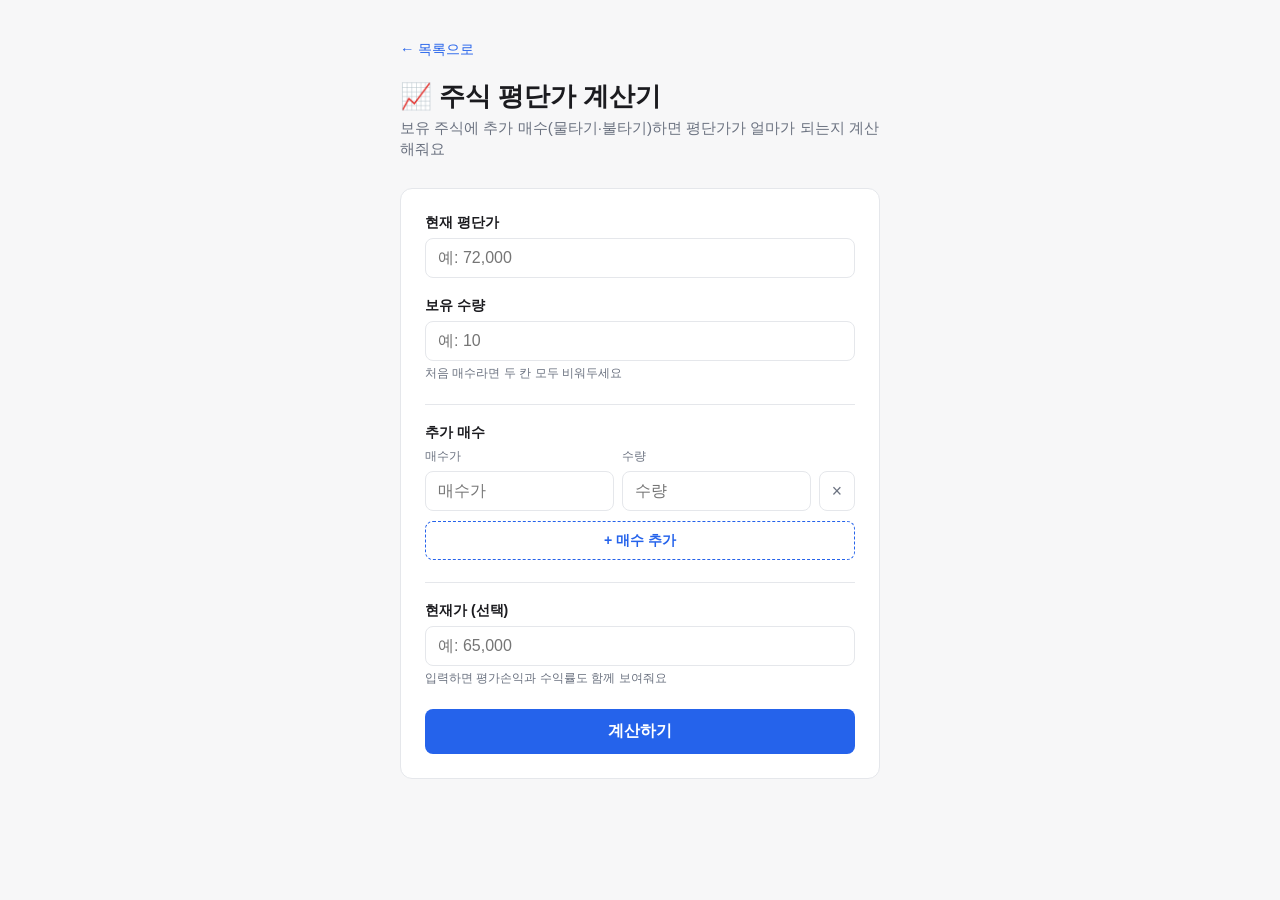
==== tools/average-price-calculator.html @ b6e77b3a "간단한 도구에 주식 평단가 계산기 추가 Co-Authored-By: Claude Opus 5.5 <noreply@anthropic.com> Claude-Session: https:" ====
<!DOCTYPE html>
<html lang="ko">
<head>
<meta charset="UTF-8" />
<meta name="viewport" content="width=device-width, initial-scale=1.0" />
<title>주식 평단가 계산기 - Multi-tools</title>
<link rel="stylesheet" href="../style.css" />
<style>
  .buy-header,
  .buy-row {
    display: grid;
    grid-template-columns: minmax(0, 1fr) minmax(0, 1fr) 36px;
    gap: 8px;
    align-items: center;
  }

  .buy-header {
    font-size: 0.78rem;
    color: var(--muted);
    margin-bottom: 6px;
  }

  .buy-row + .buy-row {
    margin-top: 8px;
  }

  .remove-btn {
    width: 36px;
    height: 40px;
    margin: 0;
    padding: 0;
    background: #fff;
    border: 1px solid var(--border);
    color: var(--muted);
    font-size: 1.1rem;
    font-weight: 400;
  }

  .remove-btn:hover {
    background: #fef2f2;
    border-color: #fecaca;
    color: #b91c1c;
  }

  .add-btn {
    margin-top: 10px;
    padding: 9px;
    background: #fff;
    border: 1px dashed var(--accent);
    color: var(--accent);
    font-size: 0.88rem;
  }

  .add-btn:hover {
    background: #eff6ff;
  }

  .divider {
    border: none;
    border-top: 1px solid var(--border);
    margin: 22px 0 18px;
  }

  .profit {
    color: #dc2626;
  }

  .loss {
    color: #2563eb;
  }
</style>
</head>
<body>
  <div class="page">
    <a class="back-link" href="../index.html">&larr; 목록으로</a>
    <h1>📈 주식 평단가 계산기</h1>
    <p class="subtitle">보유 주식에 추가 매수(물타기·불타기)하면 평단가가 얼마가 되는지 계산해줘요</p>

    <div class="card">
      <label for="holdPrice">현재 평단가</label>
      <input type="text" id="holdPrice" placeholder="예: 72,000" inputmode="decimal" />

      <label for="holdQty">보유 수량</label>
      <input type="text" id="holdQty" placeholder="예: 10" inputmode="decimal" />
      <div class="hint">처음 매수라면 두 칸 모두 비워두세요</div>

      <hr class="divider" />

      <label>추가 매수</label>
      <div class="buy-header">
        <span>매수가</span>
        <span>수량</span>
        <span></span>
      </div>
      <div id="buyList"></div>
      <button type="button" class="add-btn" id="addBtn">+ 매수 추가</button>

      <hr class="divider" />

      <label for="currentPrice">현재가 (선택)</label>
      <input type="text" id="currentPrice" placeholder="예: 65,000" inputmode="decimal" />
      <div class="hint">입력하면 평가손익과 수익률도 함께 보여줘요</div>

      <button id="calcBtn">계산하기</button>

      <div class="error" id="errorBox"></div>

      <div class="result" id="resultBox">
        <div class="label">평단가</div>
        <div class="value" id="avgValue">-</div>
        <div class="breakdown" id="breakdownText"></div>
      </div>
    </div>
  </div>

  <script>
    const holdPriceInput = document.getElementById('holdPrice');
    const holdQtyInput = document.getElementById('holdQty');
    const currentPriceInput = document.getElementById('currentPrice');
    const buyList = document.getElementById('buyList');
    const addBtn = document.getElementById('addBtn');
    const calcBtn = document.getElementById('calcBtn');
    const resultBox = document.getElementById('resultBox');
    const errorBox = document.getElementById('errorBox');
    const avgValue = document.getElementById('avgValue');
    const breakdownText = document.getElementById('breakdownText');

    // 소수점 둘째 자리까지 표시 (해외주식·소수점 매수 대응)
    function formatNum(n) {
      return n.toLocaleString('ko-KR', { maximumFractionDigits: 2 });
    }

    function formatAmountInput(value) {
      const cleaned = value.replace(/[^0-9.]/g, '');
      const [intRaw, ...rest] = cleaned.split('.');
      const intPart = intRaw.replace(/^0+(?=\d)/, '').replace(/\B(?=(\d{3})+(?!\d))/g, ',');
      const decPart = rest.length > 0 ? '.' + rest.join('').slice(0, 4) : '';
      return intPart + decPart;
    }

    // 빈 칸이면 null, 숫자가 아니면 NaN
    function readNum(input) {
      const raw = input.value.replace(/,/g, '').trim();
      return raw === '' ? null : parseFloat(raw);
    }

    function bindInput(input) {
      input.addEventListener('input', () => {
        input.value = formatAmountInput(input.value);
      });
      input.addEventListener('keydown', (e) => {
        if (e.key === 'Enter') calculate();
      });
    }

    function addBuyRow() {
      const row = document.createElement('div');
      row.className = 'buy-row';

      const price = document.createElement('input');
      price.type = 'text';
      price.className = 'buy-price';
      price.placeholder = '매수가';
      price.inputMode = 'decimal';

      const qty = document.createElement('input');
      qty.type = 'text';
      qty.className = 'buy-qty';
      qty.placeholder = '수량';
      qty.inputMode = 'decimal';

      const remove = document.createElement('button');
      remove.type = 'button';
      remove.className = 'remove-btn';
      remove.textContent = '×';
      remove.title = '삭제';
      remove.addEventListener('click', () => {
        if (buyList.children.length > 1) {
          row.remove();
        } else {
          price.value = '';
          qty.value = '';
        }
      });

      [price, qty].forEach(bindInput);
      row.append(price, qty, remove);
      buyList.append(row);
      return price;
    }

    function showError(message) {
      errorBox.textContent = message;
      errorBox.classList.add('visible');
      resultBox.classList.remove('visible');
    }

    function calculate() {
      errorBox.classList.remove('visible');

      const lots = [];

      const holdPrice = readNum(holdPriceInput);
      const holdQty = readNum(holdQtyInput);
      if ((holdPrice === null) !== (holdQty === null)) {
        showError('현재 평단가와 보유 수량을 함께 입력하거나 둘 다 비워주세요.');
        return;
      }
      if (holdPrice !== null) {
        lots.push({ price: holdPrice, qty: holdQty, label: '현재 평단가와 보유 수량' });
      }

      const rows = buyList.querySelectorAll('.buy-row');
      for (let i = 0; i < rows.length; i++) {
        const price = readNum(rows[i].querySelector('.buy-price'));
        const qty = readNum(rows[i].querySelector('.buy-qty'));
        if (price === null && qty === null) continue;
        if (price === null || qty === null) {
          showError(`${i + 1}번째 추가 매수의 매수가와 수량을 모두 입력해주세요.`);
          return;
        }
        lots.push({ price, qty, label: `${i + 1}번째 추가 매수` });
      }

      for (const lot of lots) {
        if (isNaN(lot.price) || isNaN(lot.qty) || lot.price <= 0 || lot.qty <= 0) {
          showError(`${lot.label}: 0보다 큰 숫자를 입력해주세요.`);
          return;
        }
      }

      if (lots.length === 0) {
        showError('보유 내역이나 추가 매수를 하나 이상 입력해주세요.');
        return;
      }

      const totalQty = lots.reduce((sum, l) => sum + l.qty, 0);
      const totalCost = lots.reduce((sum, l) => sum + l.price * l.qty, 0);
      const avg = totalCost / totalQty;

      let html =
        '총 수량: ' + formatNum(totalQty) + '주<br />' +
        '총 매입금액: ' + formatNum(totalCost);

      if (holdPrice !== null && lots.length > 1) {
        const diff = avg - holdPrice;
        const diffRate = (diff / holdPrice) * 100;
        html += '<br />평단가 변화: ' + formatNum(holdPrice) + ' → ' + formatNum(avg) +
          ' (' + (diff >= 0 ? '+' : '') + formatNum(diffRate) + '%)';
      }

      const currentPrice = readNum(currentPriceInput);
      if (currentPrice !== null) {
        if (isNaN(currentPrice) || currentPrice <= 0) {
          showError('현재가는 0보다 큰 숫자여야 합니다.');
          return;
        }
        const evalAmount = currentPrice * totalQty;
        const pnl = evalAmount - totalCost;
        const pnlRate = (pnl / totalCost) * 100;
        const cls = pnl > 0 ? 'profit' : pnl < 0 ? 'loss' : '';
        const sign = pnl > 0 ? '+' : '';
        html +=
          '<br /><br />평가금액: ' + formatNum(evalAmount) +
          '<br />평가손익: <span class="' + cls + '">' + sign + formatNum(pnl) +
          ' (' + sign + formatNum(pnlRate) + '%)</span>';
      }

      avgValue.textContent = formatNum(avg);
      breakdownText.innerHTML = html;
      resultBox.classList.add('visible');
    }

    addBtn.addEventListener('click', () => addBuyRow().focus());
    calcBtn.addEventListener('click', calculate);
    [holdPriceInput, holdQtyInput, currentPriceInput].forEach(bindInput);

    addBuyRow();
  </script>
</body>
</html>
---- style.css ----
:root {
  --bg: #f7f7f8;
  --card-bg: #ffffff;
  --text: #1b1b1f;
  --muted: #6b7280;
  --accent: #2563eb;
  --accent-hover: #1d4ed8;
  --border: #e5e7eb;
}

* {
  box-sizing: border-box;
}

body {
  margin: 0;
  font-family: -apple-system, BlinkMacSystemFont, "Segoe UI", "Apple SD Gothic Neo",
    "Malgun Gothic", Roboto, Arial, sans-serif;
  background: var(--bg);
  color: var(--text);
  display: flex;
  justify-content: center;
  padding: 40px 16px;
}

.page {
  width: 100%;
  max-width: 480px;
}

.page.wide {
  max-width: 720px;
}

h1 {
  margin-top: 0;
  font-size: 1.6rem;
  margin-bottom: 4px;
}

.subtitle {
  color: var(--muted);
  margin-top: 0;
  margin-bottom: 28px;
  font-size: 0.95rem;
}

.back-link {
  display: inline-block;
  margin-bottom: 20px;
  color: var(--accent);
  text-decoration: none;
  font-size: 0.9rem;
}

.back-link:hover {
  text-decoration: underline;
}

.tool-list {
  list-style: none;
  padding: 0;
  margin: 0;
  display: grid;
  grid-template-columns: repeat(2, minmax(0, 1fr));
  gap: 10px;
}

@media (max-width: 380px) {
  .tool-list {
    grid-template-columns: 1fr;
  }
}

.tool-link {
  display: block;
  height: 100%;
  background: var(--card-bg);
  border: 1px solid var(--border);
  border-radius: 10px;
  padding: 16px 18px;
  text-decoration: none;
  color: var(--text);
  transition: border-color 0.15s ease, transform 0.05s ease;
}

.tool-link:hover {
  border-color: var(--accent);
}

.tool-link:active {
  transform: scale(0.99);
}

.tool-link .name {
  font-weight: 600;
  font-size: 1.02rem;
}

.tool-link .desc {
  color: var(--muted);
  font-size: 0.85rem;
  margin-top: 4px;
}

.card {
  background: var(--card-bg);
  border: 1px solid var(--border);
  border-radius: 12px;
  padding: 24px;
}

.mode-toggle {
  display: flex;
  gap: 8px;
  margin-bottom: 20px;
}

.mode-btn {
  flex: 1;
  padding: 9px 10px;
  border: 1px solid var(--border);
  border-radius: 8px;
  background: #fff;
  color: var(--muted);
  font-size: 0.85rem;
  font-weight: 600;
  cursor: pointer;
}

.mode-btn.active {
  background: var(--accent);
  border-color: var(--accent);
  color: #fff;
}

label {
  display: block;
  font-size: 0.88rem;
  font-weight: 600;
  margin-bottom: 6px;
  margin-top: 18px;
}

label:first-of-type {
  margin-top: 0;
}

input[type="number"],
input[type="text"] {
  width: 100%;
  padding: 10px 12px;
  border: 1px solid var(--border);
  border-radius: 8px;
  font-size: 1rem;
  color: var(--text);
  background: #fff;
}

input:focus {
  outline: none;
  border-color: var(--accent);
}

.hint {
  color: var(--muted);
  font-size: 0.78rem;
  margin-top: 4px;
}

button {
  width: 100%;
  margin-top: 22px;
  padding: 12px;
  border: none;
  border-radius: 8px;
  background: var(--accent);
  color: #fff;
  font-size: 1rem;
  font-weight: 600;
  cursor: pointer;
}

button:hover {
  background: var(--accent-hover);
}

.result {
  margin-top: 20px;
  padding: 16px;
  border-radius: 10px;
  background: #eff6ff;
  border: 1px solid #bfdbfe;
  display: none;
}

.result.visible {
  display: block;
}

.result .label {
  font-size: 0.85rem;
  color: var(--muted);
}

.result .value {
  font-size: 1.5rem;
  font-weight: 700;
  color: var(--accent);
  margin-top: 2px;
}

.result .breakdown {
  margin-top: 10px;
  font-size: 0.85rem;
  color: var(--muted);
  line-height: 1.5;
}

.error {
  margin-top: 20px;
  padding: 12px 16px;
  border-radius: 10px;
  background: #fef2f2;
  border: 1px solid #fecaca;
  color: #b91c1c;
  font-size: 0.88rem;
  display: none;
}

.error.visible {
  display: block;
}

.section-title {
  font-size: 1rem;
  color: var(--muted);
  margin: 28px 0 10px;
}

.tool-link.disabled {
  opacity: 0.55;
  cursor: default;
}

.tool-link.disabled:hover {
  border-color: var(--border);
}

.tool-link.disabled:active {
  transform: none;
}
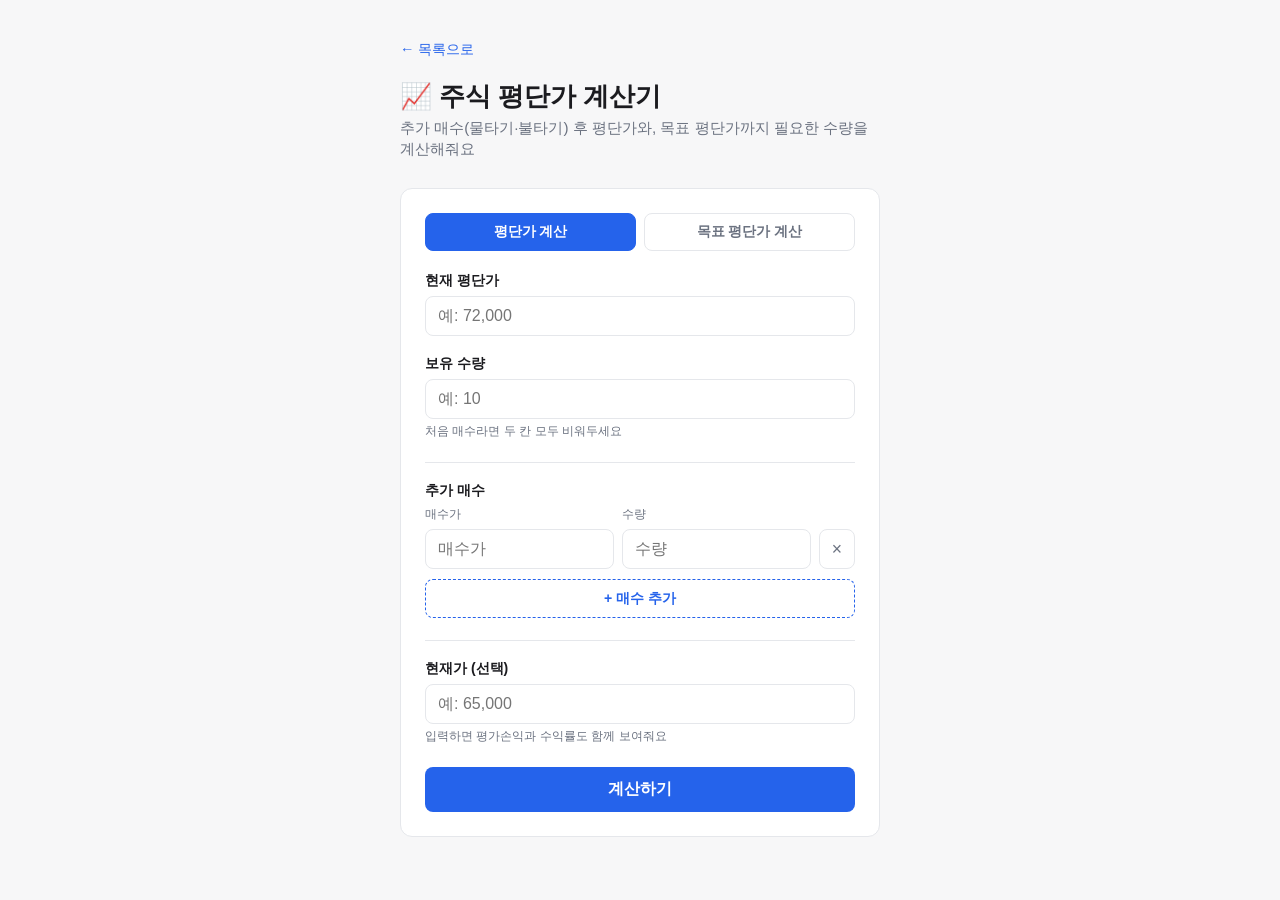
==== commit 84b0bb01: "평단가 계산기에 목표 평단가 → 필요 수량 모드 추가 Co-Authored-By: Claude Opus 5.5 <noreply@anthropic.com> Claude-Session" ====
--- a/tools/average-price-calculator.html
+++ b/tools/average-price-calculator.html
@@ -6,6 +6,10 @@
 <title>주식 평단가 계산기 - Multi-tools</title>
 <link rel="stylesheet" href="../style.css" />
 <style>
+  .mode-btn {
+    margin-top: 0;
+  }
+
   .buy-header,
   .buy-row {
     display: grid;
@@ -74,39 +78,58 @@
   <div class="page">
     <a class="back-link" href="../index.html">&larr; 목록으로</a>
     <h1>📈 주식 평단가 계산기</h1>
-    <p class="subtitle">보유 주식에 추가 매수(물타기·불타기)하면 평단가가 얼마가 되는지 계산해줘요</p>
+    <p class="subtitle">추가 매수(물타기·불타기) 후 평단가와, 목표 평단가까지 필요한 수량을 계산해줘요</p>
 
     <div class="card">
+      <div class="mode-toggle" id="modeToggle">
+        <button type="button" class="mode-btn active" data-mode="average">평단가 계산</button>
+        <button type="button" class="mode-btn" data-mode="target">목표 평단가 계산</button>
+      </div>
+
       <label for="holdPrice">현재 평단가</label>
       <input type="text" id="holdPrice" placeholder="예: 72,000" inputmode="decimal" />
 
       <label for="holdQty">보유 수량</label>
       <input type="text" id="holdQty" placeholder="예: 10" inputmode="decimal" />
-      <div class="hint">처음 매수라면 두 칸 모두 비워두세요</div>
-
-      <hr class="divider" />
-
-      <label>추가 매수</label>
-      <div class="buy-header">
-        <span>매수가</span>
-        <span>수량</span>
-        <span></span>
+      <div class="hint" id="holdHint">처음 매수라면 두 칸 모두 비워두세요</div>
+
+      <div id="targetSection" hidden>
+        <hr class="divider" />
+
+        <label for="buyPrice">매수 예정가</label>
+        <input type="text" id="buyPrice" placeholder="예: 60,000" inputmode="decimal" />
+        <div class="hint">추가로 살 가격 (보통 현재가)</div>
+
+        <label for="targetPrice">목표 평단가</label>
+        <input type="text" id="targetPrice" placeholder="예: 65,000" inputmode="decimal" />
+        <div class="hint">현재 평단가와 매수 예정가 사이의 값이어야 해요</div>
       </div>
-      <div id="buyList"></div>
-      <button type="button" class="add-btn" id="addBtn">+ 매수 추가</button>
-
-      <hr class="divider" />
-
-      <label for="currentPrice">현재가 (선택)</label>
-      <input type="text" id="currentPrice" placeholder="예: 65,000" inputmode="decimal" />
-      <div class="hint">입력하면 평가손익과 수익률도 함께 보여줘요</div>
+
+      <div id="averageSection">
+        <hr class="divider" />
+  
+        <label>추가 매수</label>
+        <div class="buy-header">
+          <span>매수가</span>
+          <span>수량</span>
+          <span></span>
+        </div>
+        <div id="buyList"></div>
+        <button type="button" class="add-btn" id="addBtn">+ 매수 추가</button>
+  
+        <hr class="divider" />
+  
+        <label for="currentPrice">현재가 (선택)</label>
+        <input type="text" id="currentPrice" placeholder="예: 65,000" inputmode="decimal" />
+        <div class="hint">입력하면 평가손익과 수익률도 함께 보여줘요</div>
+      </div>
 
       <button id="calcBtn">계산하기</button>
 
       <div class="error" id="errorBox"></div>
 
       <div class="result" id="resultBox">
-        <div class="label">평단가</div>
+        <div class="label" id="resultLabel">평단가</div>
         <div class="value" id="avgValue">-</div>
         <div class="breakdown" id="breakdownText"></div>
       </div>
@@ -117,6 +140,13 @@
     const holdPriceInput = document.getElementById('holdPrice');
     const holdQtyInput = document.getElementById('holdQty');
     const currentPriceInput = document.getElementById('currentPrice');
+    const buyPriceInput = document.getElementById('buyPrice');
+    const targetPriceInput = document.getElementById('targetPrice');
+    const modeToggle = document.getElementById('modeToggle');
+    const holdHint = document.getElementById('holdHint');
+    const averageSection = document.getElementById('averageSection');
+    const targetSection = document.getElementById('targetSection');
+    const resultLabel = document.getElementById('resultLabel');
     const buyList = document.getElementById('buyList');
     const addBtn = document.getElementById('addBtn');
     const calcBtn = document.getElementById('calcBtn');
@@ -195,8 +225,102 @@
       resultBox.classList.remove('visible');
     }
 
+    let mode = 'average'; // 'average' | 'target'
+
+    const MODE_CONFIG = {
+      average: {
+        holdHint: '처음 매수라면 두 칸 모두 비워두세요',
+        resultLabel: '평단가',
+      },
+      target: {
+        holdHint: '지금 보유 중인 평단가와 수량을 입력하세요',
+        resultLabel: '추가로 사야 할 수량',
+      },
+    };
+
+    function setMode(next) {
+      mode = next;
+      const config = MODE_CONFIG[mode];
+
+      modeToggle.querySelectorAll('.mode-btn').forEach((btn) => {
+        btn.classList.toggle('active', btn.dataset.mode === mode);
+      });
+      averageSection.hidden = mode !== 'average';
+      targetSection.hidden = mode !== 'target';
+      holdHint.textContent = config.holdHint;
+      resultLabel.textContent = config.resultLabel;
+
+      errorBox.classList.remove('visible');
+      resultBox.classList.remove('visible');
+    }
+
     function calculate() {
       errorBox.classList.remove('visible');
+      if (mode === 'target') {
+        calculateTarget();
+      } else {
+        calculateAverage();
+      }
+    }
+
+    // 목표 평단가 T까지 맞추려면 가격 P에 몇 주를 더 사야 하는지
+    // (A × Q + P × n) / (Q + n) = T  →  n = Q × (A − T) / (T − P)
+    function calculateTarget() {
+      const holdPrice = readNum(holdPriceInput);
+      const holdQty = readNum(holdQtyInput);
+      const buyPrice = readNum(buyPriceInput);
+      const targetPrice = readNum(targetPriceInput);
+
+      if ([holdPrice, holdQty, buyPrice, targetPrice].some((n) => n === null)) {
+        showError('현재 평단가, 보유 수량, 매수 예정가, 목표 평단가를 모두 입력해주세요.');
+        return;
+      }
+      if ([holdPrice, holdQty, buyPrice, targetPrice].some((n) => isNaN(n) || n <= 0)) {
+        showError('모든 값은 0보다 큰 숫자여야 합니다.');
+        return;
+      }
+      if (targetPrice === holdPrice) {
+        showError('이미 목표 평단가예요. 더 살 필요가 없어요.');
+        return;
+      }
+      if (buyPrice === holdPrice) {
+        showError('매수 예정가가 현재 평단가와 같으면 몇 주를 사도 평단가가 그대로예요.');
+        return;
+      }
+      // 평단가는 기존 평단가와 매수가 사이에서만 움직임
+      if ((targetPrice - holdPrice) * (targetPrice - buyPrice) >= 0) {
+        showError(
+          '목표 평단가는 현재 평단가(' + formatNum(holdPrice) + ')와 매수 예정가(' +
+          formatNum(buyPrice) + ') 사이여야 해요.'
+        );
+        return;
+      }
+
+      const exactQty = (holdQty * (holdPrice - targetPrice)) / (targetPrice - buyPrice);
+      // 부동소수 오차로 1주가 더 붙지 않도록 살짝 깎고 올림
+      const wholeQty = Math.ceil(exactQty - 1e-9);
+      const buyCost = buyPrice * wholeQty;
+      const totalQty = holdQty + wholeQty;
+      const totalCost = holdPrice * holdQty + buyCost;
+      const newAvg = totalCost / totalQty;
+
+      let html =
+        '필요 매수금액: ' + formatNum(buyCost) + '<br />' +
+        '매수 후 평단가: ' + formatNum(holdPrice) + ' → ' + formatNum(newAvg) + '<br />' +
+        '매수 후 총 수량: ' + formatNum(totalQty) + '주<br />' +
+        '매수 후 총 매입금액: ' + formatNum(totalCost);
+
+      if (wholeQty !== exactQty) {
+        html += '<br /><br />소수점 매수라면 ' + formatNum(exactQty) + '주 (' +
+          formatNum(buyPrice * exactQty) + ')로 목표에 딱 맞출 수 있어요';
+      }
+
+      avgValue.textContent = formatNum(wholeQty) + '주';
+      breakdownText.innerHTML = html;
+      resultBox.classList.add('visible');
+    }
+
+    function calculateAverage() {
 
       const lots = [];
 
@@ -273,7 +397,11 @@
 
     addBtn.addEventListener('click', () => addBuyRow().focus());
     calcBtn.addEventListener('click', calculate);
-    [holdPriceInput, holdQtyInput, currentPriceInput].forEach(bindInput);
+    [holdPriceInput, holdQtyInput, currentPriceInput, buyPriceInput, targetPriceInput].forEach(bindInput);
+    modeToggle.addEventListener('click', (e) => {
+      const btn = e.target.closest('.mode-btn');
+      if (btn) setMode(btn.dataset.mode);
+    });
 
     addBuyRow();
   </script>
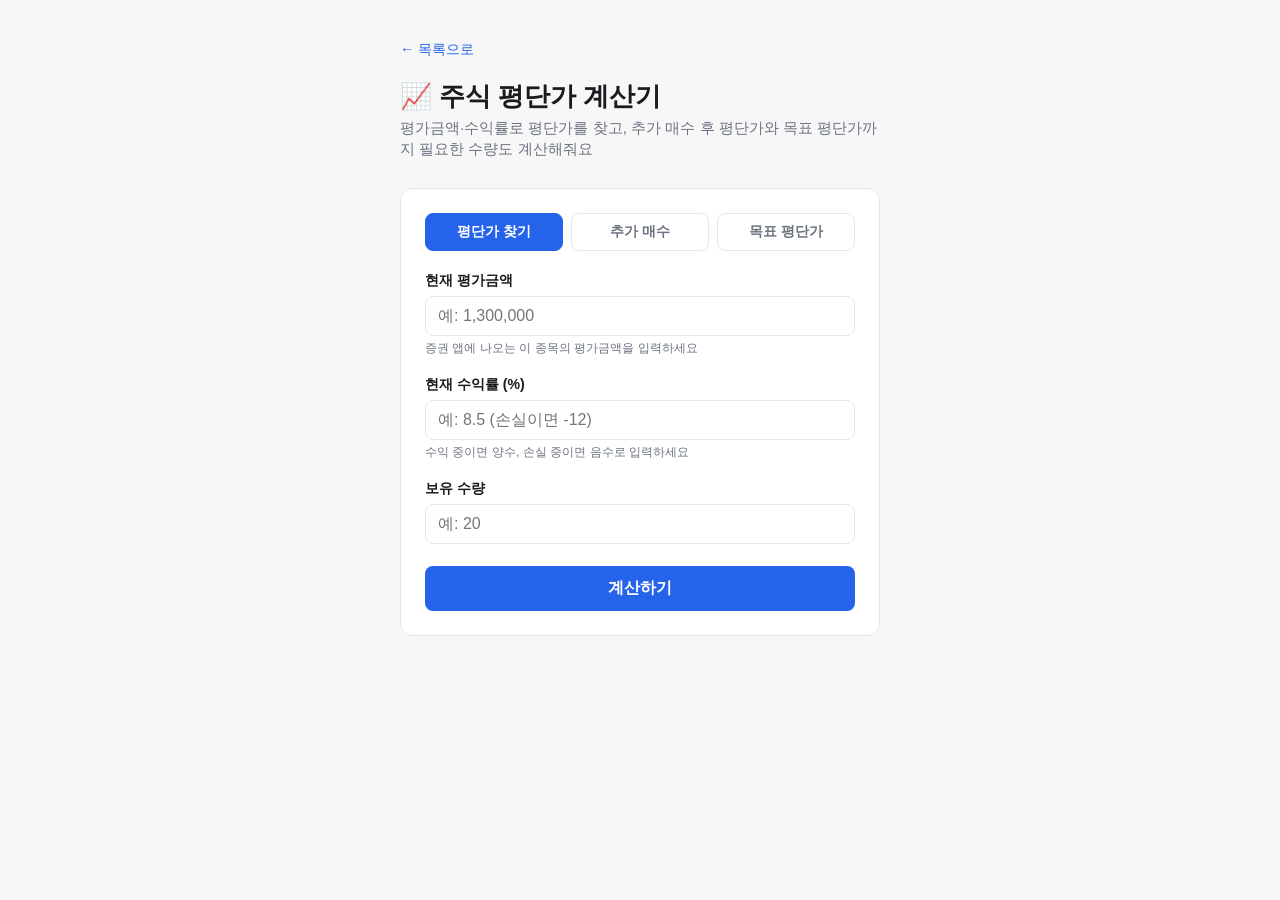
==== commit 07f3238a: "평단가 계산기에 평가금액·수익률·수량으로 평단가 찾기 모드 추가 Co-Authored-By: Claude Opus 5.5 <noreply@anthropic.com> Claude-S" ====
--- a/tools/average-price-calculator.html
+++ b/tools/average-price-calculator.html
@@ -78,20 +78,36 @@
   <div class="page">
     <a class="back-link" href="../index.html">&larr; 목록으로</a>
     <h1>📈 주식 평단가 계산기</h1>
-    <p class="subtitle">추가 매수(물타기·불타기) 후 평단가와, 목표 평단가까지 필요한 수량을 계산해줘요</p>
+    <p class="subtitle">평가금액·수익률로 평단가를 찾고, 추가 매수 후 평단가와 목표 평단가까지 필요한 수량도 계산해줘요</p>
 
     <div class="card">
       <div class="mode-toggle" id="modeToggle">
-        <button type="button" class="mode-btn active" data-mode="average">평단가 계산</button>
-        <button type="button" class="mode-btn" data-mode="target">목표 평단가 계산</button>
-      </div>
-
-      <label for="holdPrice">현재 평단가</label>
-      <input type="text" id="holdPrice" placeholder="예: 72,000" inputmode="decimal" />
-
-      <label for="holdQty">보유 수량</label>
-      <input type="text" id="holdQty" placeholder="예: 10" inputmode="decimal" />
-      <div class="hint" id="holdHint">처음 매수라면 두 칸 모두 비워두세요</div>
+        <button type="button" class="mode-btn active" data-mode="reverse">평단가 찾기</button>
+        <button type="button" class="mode-btn" data-mode="average">추가 매수</button>
+        <button type="button" class="mode-btn" data-mode="target">목표 평단가</button>
+      </div>
+
+      <div id="reverseSection">
+        <label for="evalAmount">현재 평가금액</label>
+        <input type="text" id="evalAmount" placeholder="예: 1,300,000" inputmode="decimal" />
+        <div class="hint">증권 앱에 나오는 이 종목의 평가금액을 입력하세요</div>
+
+        <label for="evalRate">현재 수익률 (%)</label>
+        <input type="number" id="evalRate" placeholder="예: 8.5 (손실이면 -12)" inputmode="decimal" step="any" />
+        <div class="hint">수익 중이면 양수, 손실 중이면 음수로 입력하세요</div>
+
+        <label for="evalQty">보유 수량</label>
+        <input type="text" id="evalQty" placeholder="예: 20" inputmode="decimal" />
+      </div>
+
+      <div id="holdSection" hidden>
+        <label for="holdPrice">현재 평단가</label>
+        <input type="text" id="holdPrice" placeholder="예: 72,000" inputmode="decimal" />
+
+        <label for="holdQty">보유 수량</label>
+        <input type="text" id="holdQty" placeholder="예: 10" inputmode="decimal" />
+        <div class="hint" id="holdHint">처음 매수라면 두 칸 모두 비워두세요</div>
+      </div>
 
       <div id="targetSection" hidden>
         <hr class="divider" />
@@ -105,7 +121,7 @@
         <div class="hint">현재 평단가와 매수 예정가 사이의 값이어야 해요</div>
       </div>
 
-      <div id="averageSection">
+      <div id="averageSection" hidden>
         <hr class="divider" />
   
         <label>추가 매수</label>
@@ -146,6 +162,11 @@
     const holdHint = document.getElementById('holdHint');
     const averageSection = document.getElementById('averageSection');
     const targetSection = document.getElementById('targetSection');
+    const reverseSection = document.getElementById('reverseSection');
+    const holdSection = document.getElementById('holdSection');
+    const evalAmountInput = document.getElementById('evalAmount');
+    const evalRateInput = document.getElementById('evalRate');
+    const evalQtyInput = document.getElementById('evalQty');
     const resultLabel = document.getElementById('resultLabel');
     const buyList = document.getElementById('buyList');
     const addBtn = document.getElementById('addBtn');
@@ -225,9 +246,13 @@
       resultBox.classList.remove('visible');
     }
 
-    let mode = 'average'; // 'average' | 'target'
+    let mode = 'reverse'; // 'reverse' | 'average' | 'target'
 
     const MODE_CONFIG = {
+      reverse: {
+        holdHint: '',
+        resultLabel: '평단가',
+      },
       average: {
         holdHint: '처음 매수라면 두 칸 모두 비워두세요',
         resultLabel: '평단가',
@@ -245,6 +270,8 @@
       modeToggle.querySelectorAll('.mode-btn').forEach((btn) => {
         btn.classList.toggle('active', btn.dataset.mode === mode);
       });
+      reverseSection.hidden = mode !== 'reverse';
+      holdSection.hidden = mode === 'reverse';
       averageSection.hidden = mode !== 'average';
       targetSection.hidden = mode !== 'target';
       holdHint.textContent = config.holdHint;
@@ -256,11 +283,50 @@
 
     function calculate() {
       errorBox.classList.remove('visible');
-      if (mode === 'target') {
+      if (mode === 'reverse') {
+        calculateReverse();
+      } else if (mode === 'target') {
         calculateTarget();
       } else {
         calculateAverage();
       }
+    }
+
+    // 평가금액 = 매입금액 × (1 + 수익률)  →  평단가 = 평가금액 ÷ (1 + 수익률) ÷ 수량
+    function calculateReverse() {
+      const evalAmount = readNum(evalAmountInput);
+      const evalQty = readNum(evalQtyInput);
+      const rateRaw = evalRateInput.value.trim();
+      const rate = rateRaw === '' ? null : parseFloat(rateRaw);
+
+      if ([evalAmount, rate, evalQty].some((n) => n === null)) {
+        showError('평가금액, 수익률, 보유 수량을 모두 입력해주세요.');
+        return;
+      }
+      if (isNaN(evalAmount) || isNaN(rate) || isNaN(evalQty) || evalAmount <= 0 || evalQty <= 0) {
+        showError('평가금액과 보유 수량은 0보다 큰 숫자여야 합니다.');
+        return;
+      }
+
+      const divisor = 1 + rate / 100;
+      if (divisor <= 0) {
+        showError('수익률이 -100% 이하일 수는 없어요. 입력값을 확인해주세요.');
+        return;
+      }
+
+      const totalCost = evalAmount / divisor;
+      const avg = totalCost / evalQty;
+      const pnl = evalAmount - totalCost;
+      const cls = pnl > 0 ? 'profit' : pnl < 0 ? 'loss' : '';
+      const sign = pnl > 0 ? '+' : '';
+
+      avgValue.textContent = formatNum(avg);
+      breakdownText.innerHTML =
+        '총 매입금액: ' + formatNum(totalCost) + '<br />' +
+        '현재가 (평가금액 ÷ 수량): ' + formatNum(evalAmount / evalQty) + '<br />' +
+        '평가손익: <span class="' + cls + '">' + sign + formatNum(pnl) + '</span>' +
+        '<br /><br />증권 앱의 수익률은 반올림된 값이라 실제 평단가와 약간 차이가 날 수 있어요';
+      resultBox.classList.add('visible');
     }
 
     // 목표 평단가 T까지 맞추려면 가격 P에 몇 주를 더 사야 하는지
@@ -397,7 +463,10 @@
 
     addBtn.addEventListener('click', () => addBuyRow().focus());
     calcBtn.addEventListener('click', calculate);
-    [holdPriceInput, holdQtyInput, currentPriceInput, buyPriceInput, targetPriceInput].forEach(bindInput);
+    [holdPriceInput, holdQtyInput, currentPriceInput, buyPriceInput, targetPriceInput, evalAmountInput, evalQtyInput].forEach(bindInput);
+    evalRateInput.addEventListener('keydown', (e) => {
+      if (e.key === 'Enter') calculate();
+    });
     modeToggle.addEventListener('click', (e) => {
       const btn = e.target.closest('.mode-btn');
       if (btn) setMode(btn.dataset.mode);
